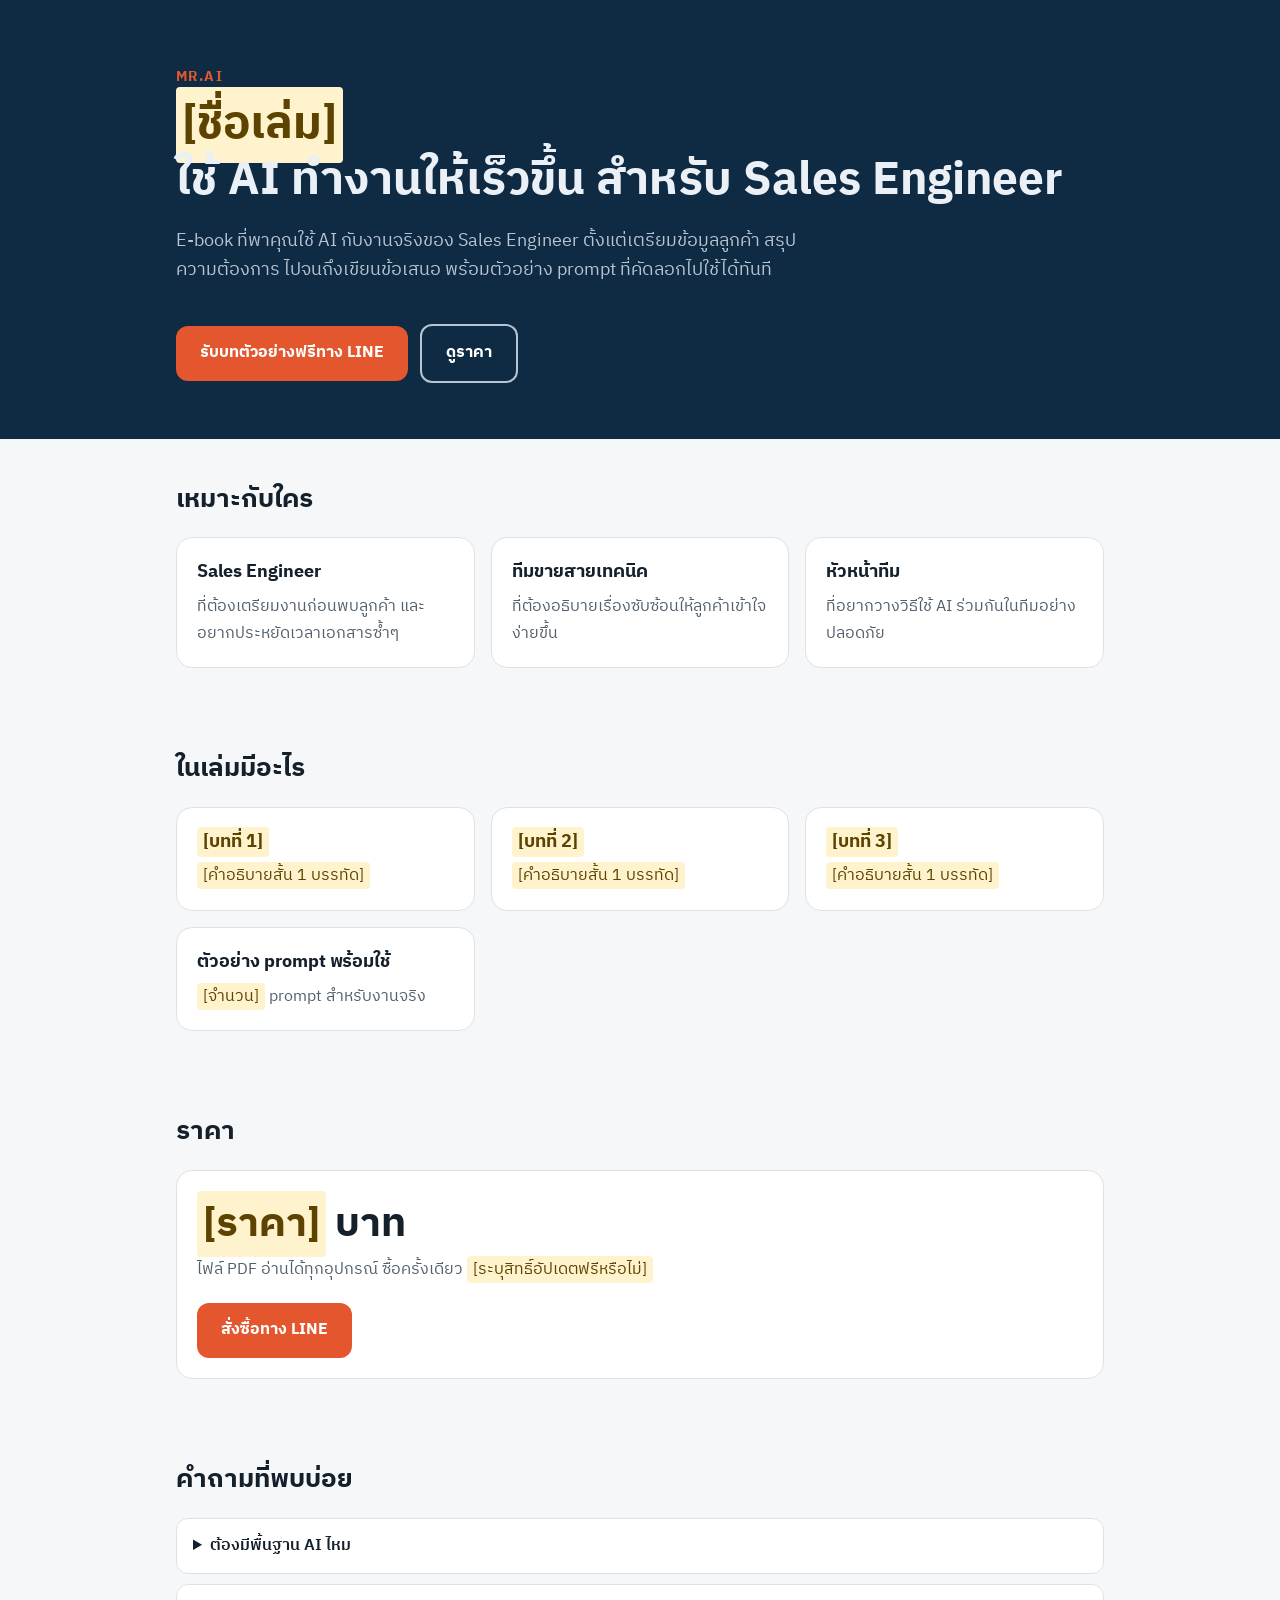
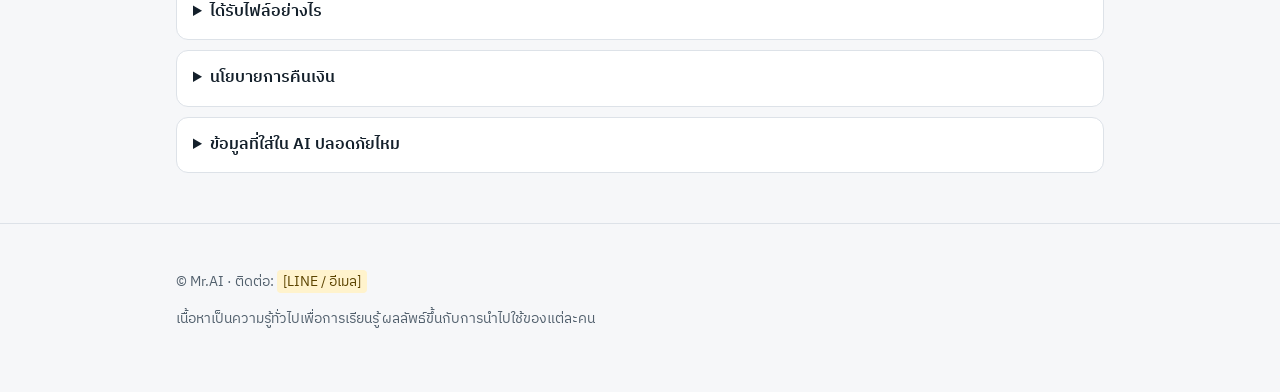
==== mrai-site/index.html @ ac9f4abf "Add Mr.AI e-book landing page draft with placeholders Co-Authored-By: Claude Sonnet 5.5 <noreply@ant" ====
<!DOCTYPE html>
<html lang="th">
<head>
<meta charset="UTF-8">
<meta name="viewport" content="width=device-width,initial-scale=1">
<!-- ลบบรรทัด noindex นี้ เมื่อเติมข้อมูลจริงครบแล้ว -->
<meta name="robots" content="noindex">
<title>Mr.AI | E-book สำหรับ Sales Engineer ใช้ AI ทำงาน</title>
<meta name="description" content="E-book สอน Sales Engineer ใช้ AI ทำงานจริง พร้อมตัวอย่าง prompt ที่ลงมือทำได้ทันที">
<link rel="preconnect" href="https://fonts.googleapis.com">
<link href="https://fonts.googleapis.com/css2?family=IBM+Plex+Sans+Thai:wght@400;600;700&display=swap" rel="stylesheet">
<style>
:root{--bg:#F6F7F9;--card:#fff;--ink:#14202B;--mut:#52606D;--acc:#E4572E;--navy:#0F2A43;--line:#DDE2E8}
@media(prefers-color-scheme:dark){:root{--bg:#0B141D;--card:#12202D;--ink:#EAF0F5;--mut:#9FB0BF;--acc:#FF7A52;--navy:#0B141D;--line:#233646}}
*{box-sizing:border-box}
body{margin:0;background:var(--bg);color:var(--ink);font-family:"IBM Plex Sans Thai",system-ui,sans-serif;line-height:1.65}
.wrap{max-width:960px;margin:0 auto;padding:0 16px}
header.hero{background:var(--navy);color:#EAF0F5;padding:64px 0 56px}
header.hero h1{font-size:clamp(28px,6vw,46px);line-height:1.2;margin:8px 0 12px}
.tag{display:inline-block;font-weight:700;letter-spacing:.1em;color:var(--acc);font-size:14px}
.sub{max-width:640px;color:#B7C5D2;font-size:18px}
.btn{display:inline-block;margin-top:20px;background:var(--acc);color:#fff;padding:14px 24px;border-radius:12px;font-weight:700;text-decoration:none}
.btn.ghost{background:transparent;border:2px solid #B7C5D2;margin-left:8px}
section{padding:40px 0}
h2{font-size:26px;margin:0 0 16px}
.grid{display:grid;gap:16px;grid-template-columns:repeat(auto-fit,minmax(240px,1fr))}
.card{background:var(--card);border:1px solid var(--line);border-radius:16px;padding:20px}
.card h3{margin:0 0 6px;font-size:18px}
.card p{margin:0;color:var(--mut)}
.price{font-size:40px;font-weight:700}
details{background:var(--card);border:1px solid var(--line);border-radius:12px;padding:14px 16px;margin-bottom:10px}
summary{cursor:pointer;font-weight:600}
footer{padding:32px 0 48px;color:var(--mut);font-size:14px;border-top:1px solid var(--line)}
.ph{background:#FFF3CD;color:#5c4400;padding:0 6px;border-radius:4px}
</style>
</head>
<body>
<header class="hero"><div class="wrap">
  <span class="tag">MR.AI</span>
  <h1><span class="ph">[ชื่อเล่ม]</span><br>ใช้ AI ทำงานให้เร็วขึ้น สำหรับ Sales Engineer</h1>
  <p class="sub">E-book ที่พาคุณใช้ AI กับงานจริงของ Sales Engineer ตั้งแต่เตรียมข้อมูลลูกค้า สรุปความต้องการ ไปจนถึงเขียนข้อเสนอ พร้อมตัวอย่าง prompt ที่คัดลอกไปใช้ได้ทันที</p>
  <a class="btn" href="LINE_URL">รับบทตัวอย่างฟรีทาง LINE</a>
  <a class="btn ghost" href="#buy">ดูราคา</a>
</div></header>

<main class="wrap">
<section>
  <h2>เหมาะกับใคร</h2>
  <div class="grid">
    <div class="card"><h3>Sales Engineer</h3><p>ที่ต้องเตรียมงานก่อนพบลูกค้า และอยากประหยัดเวลาเอกสารซ้ำๆ</p></div>
    <div class="card"><h3>ทีมขายสายเทคนิค</h3><p>ที่ต้องอธิบายเรื่องซับซ้อนให้ลูกค้าเข้าใจง่ายขึ้น</p></div>
    <div class="card"><h3>หัวหน้าทีม</h3><p>ที่อยากวางวิธีใช้ AI ร่วมกันในทีมอย่างปลอดภัย</p></div>
  </div>
</section>

<section>
  <h2>ในเล่มมีอะไร</h2>
  <div class="grid">
    <div class="card"><h3><span class="ph">[บทที่ 1]</span></h3><p><span class="ph">[คำอธิบายสั้น 1 บรรทัด]</span></p></div>
    <div class="card"><h3><span class="ph">[บทที่ 2]</span></h3><p><span class="ph">[คำอธิบายสั้น 1 บรรทัด]</span></p></div>
    <div class="card"><h3><span class="ph">[บทที่ 3]</span></h3><p><span class="ph">[คำอธิบายสั้น 1 บรรทัด]</span></p></div>
    <div class="card"><h3>ตัวอย่าง prompt พร้อมใช้</h3><p><span class="ph">[จำนวน]</span> prompt สำหรับงานจริง</p></div>
  </div>
</section>

<section id="buy">
  <h2>ราคา</h2>
  <div class="card"><div class="price"><span class="ph">[ราคา]</span> บาท</div>
  <p>ไฟล์ PDF อ่านได้ทุกอุปกรณ์ ซื้อครั้งเดียว <span class="ph">[ระบุสิทธิ์อัปเดตฟรีหรือไม่]</span></p>
  <a class="btn" href="LINE_URL">สั่งซื้อทาง LINE</a></div>
</section>

<section>
  <h2>คำถามที่พบบ่อย</h2>
  <details><summary>ต้องมีพื้นฐาน AI ไหม</summary><p>ไม่ต้อง เล่มนี้เริ่มจากขั้นพื้นฐานและมีตัวอย่างให้ทำตามได้ทันที</p></details>
  <details><summary>ได้รับไฟล์อย่างไร</summary><p>ส่งไฟล์ PDF ให้ทาง LINE หลังตรวจสอบการชำระเงิน <span class="ph">[ระบุเวลาที่ส่ง]</span></p></details>
  <details><summary>นโยบายการคืนเงิน</summary><p><span class="ph">[เขียนเงื่อนไขชัดเจน เช่น สินค้าดิจิทัลที่ส่งมอบแล้วไม่รับคืน ยกเว้นไฟล์เปิดไม่ได้]</span></p></details>
  <details><summary>ข้อมูลที่ใส่ใน AI ปลอดภัยไหม</summary><p>ในเล่มมีแนวทางเลือกข้อมูลที่ไม่ควรใส่ลง AI สาธารณะ และวิธีปกปิดข้อมูลลูกค้าก่อนใช้งาน</p></details>
</section>
</main>

<footer><div class="wrap">
  <p>© Mr.AI · ติดต่อ: <span class="ph">[LINE / อีเมล]</span></p>
  <p>เนื้อหาเป็นความรู้ทั่วไปเพื่อการเรียนรู้ ผลลัพธ์ขึ้นกับการนำไปใช้ของแต่ละคน</p>
</div></footer>
</body>
</html>
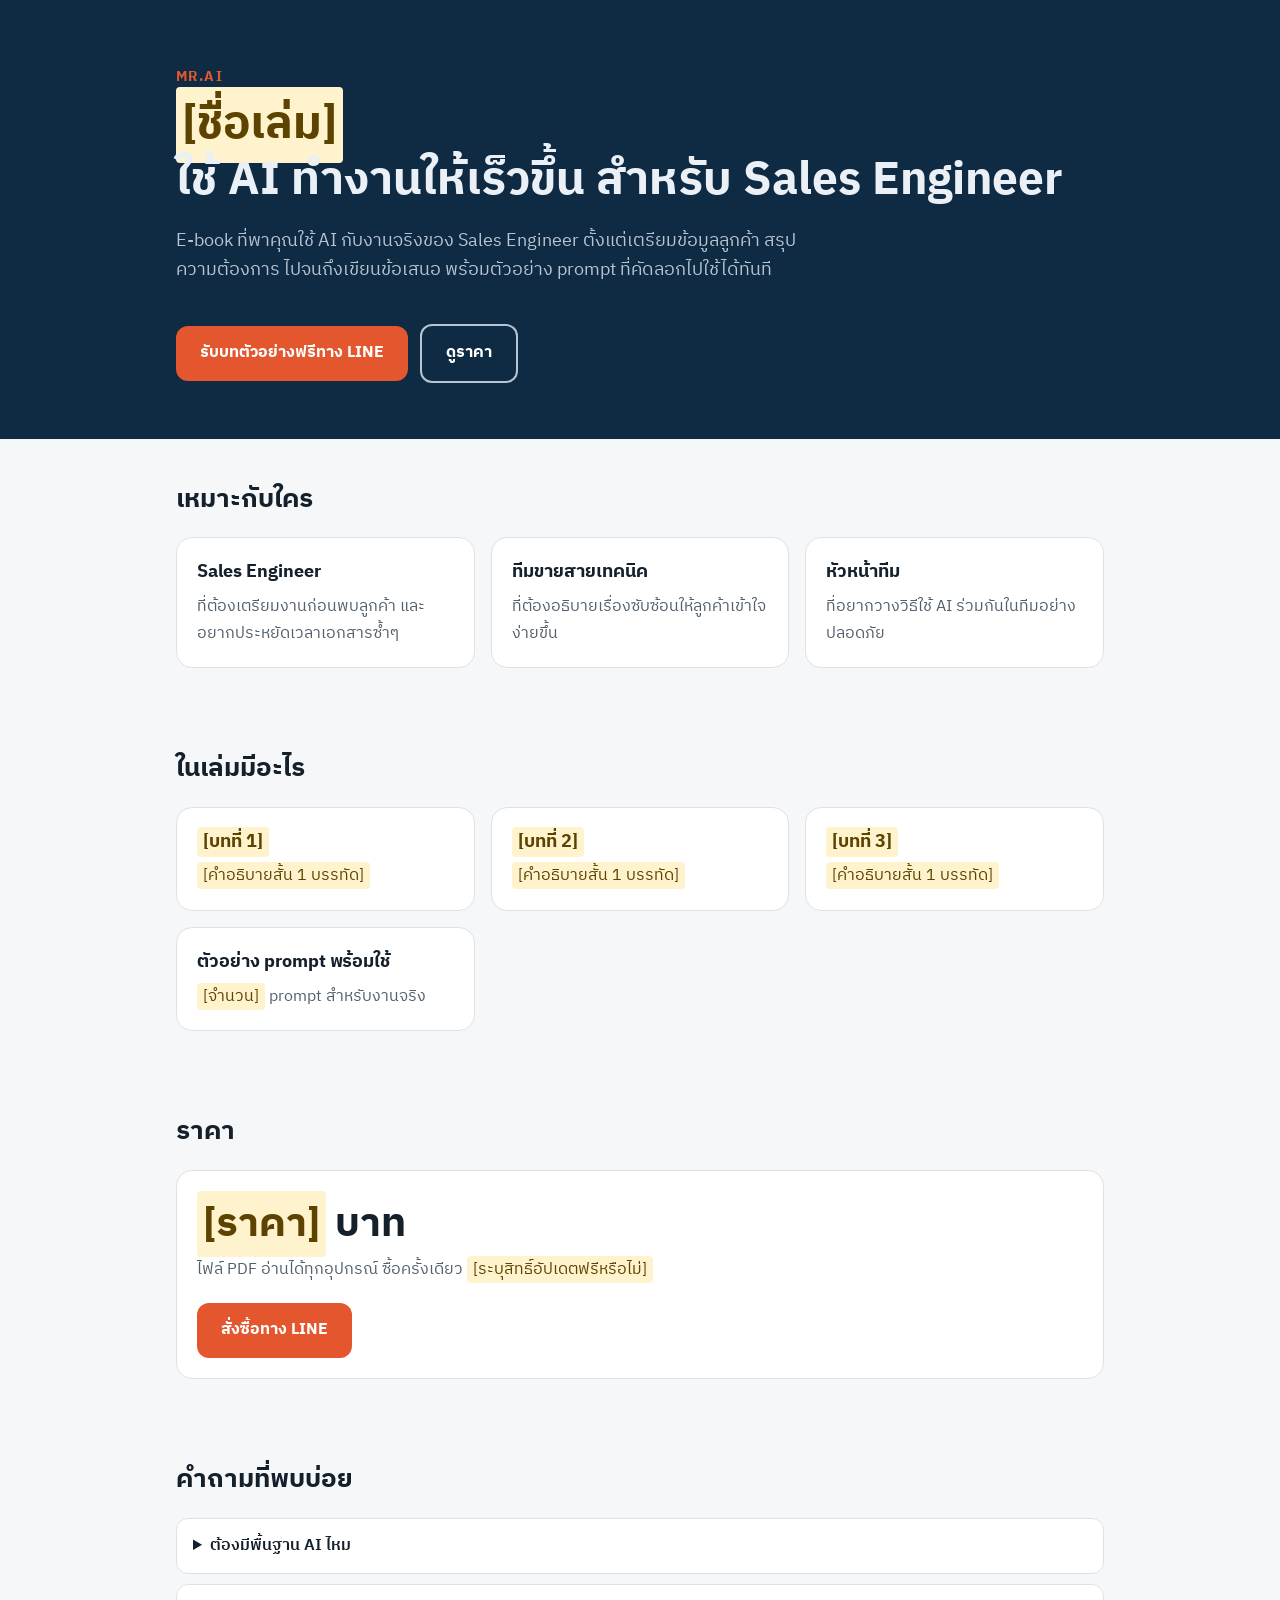
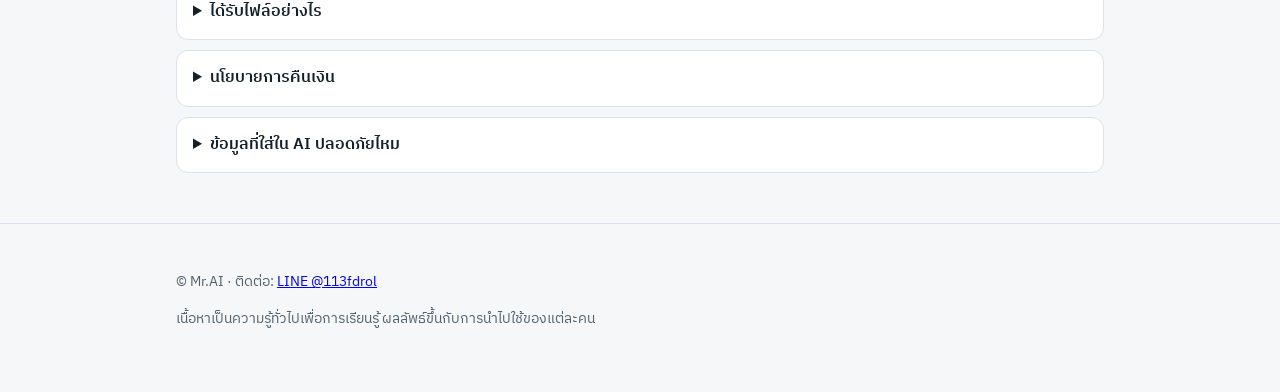
==== commit f92468c3: "Set LINE OA contact on site footer, privacy page and Mr.AI page Co-Authored-By: Claude Sonnet 5.5 <n" ====
--- a/mrai-site/index.html
+++ b/mrai-site/index.html
@@ -39,7 +39,7 @@
   <span class="tag">MR.AI</span>
   <h1><span class="ph">[ชื่อเล่ม]</span><br>ใช้ AI ทำงานให้เร็วขึ้น สำหรับ Sales Engineer</h1>
   <p class="sub">E-book ที่พาคุณใช้ AI กับงานจริงของ Sales Engineer ตั้งแต่เตรียมข้อมูลลูกค้า สรุปความต้องการ ไปจนถึงเขียนข้อเสนอ พร้อมตัวอย่าง prompt ที่คัดลอกไปใช้ได้ทันที</p>
-  <a class="btn" href="LINE_URL">รับบทตัวอย่างฟรีทาง LINE</a>
+  <a class="btn" href="https://line.me/R/ti/p/@113fdrol">รับบทตัวอย่างฟรีทาง LINE</a>
   <a class="btn ghost" href="#buy">ดูราคา</a>
 </div></header>
 
@@ -67,7 +67,7 @@
   <h2>ราคา</h2>
   <div class="card"><div class="price"><span class="ph">[ราคา]</span> บาท</div>
   <p>ไฟล์ PDF อ่านได้ทุกอุปกรณ์ ซื้อครั้งเดียว <span class="ph">[ระบุสิทธิ์อัปเดตฟรีหรือไม่]</span></p>
-  <a class="btn" href="LINE_URL">สั่งซื้อทาง LINE</a></div>
+  <a class="btn" href="https://line.me/R/ti/p/@113fdrol">สั่งซื้อทาง LINE</a></div>
 </section>
 
 <section>
@@ -80,7 +80,7 @@
 </main>
 
 <footer><div class="wrap">
-  <p>© Mr.AI · ติดต่อ: <span class="ph">[LINE / อีเมล]</span></p>
+  <p>© Mr.AI · ติดต่อ: <a href="https://line.me/R/ti/p/@113fdrol">LINE @113fdrol</a></p>
   <p>เนื้อหาเป็นความรู้ทั่วไปเพื่อการเรียนรู้ ผลลัพธ์ขึ้นกับการนำไปใช้ของแต่ละคน</p>
 </div></footer>
 </body>
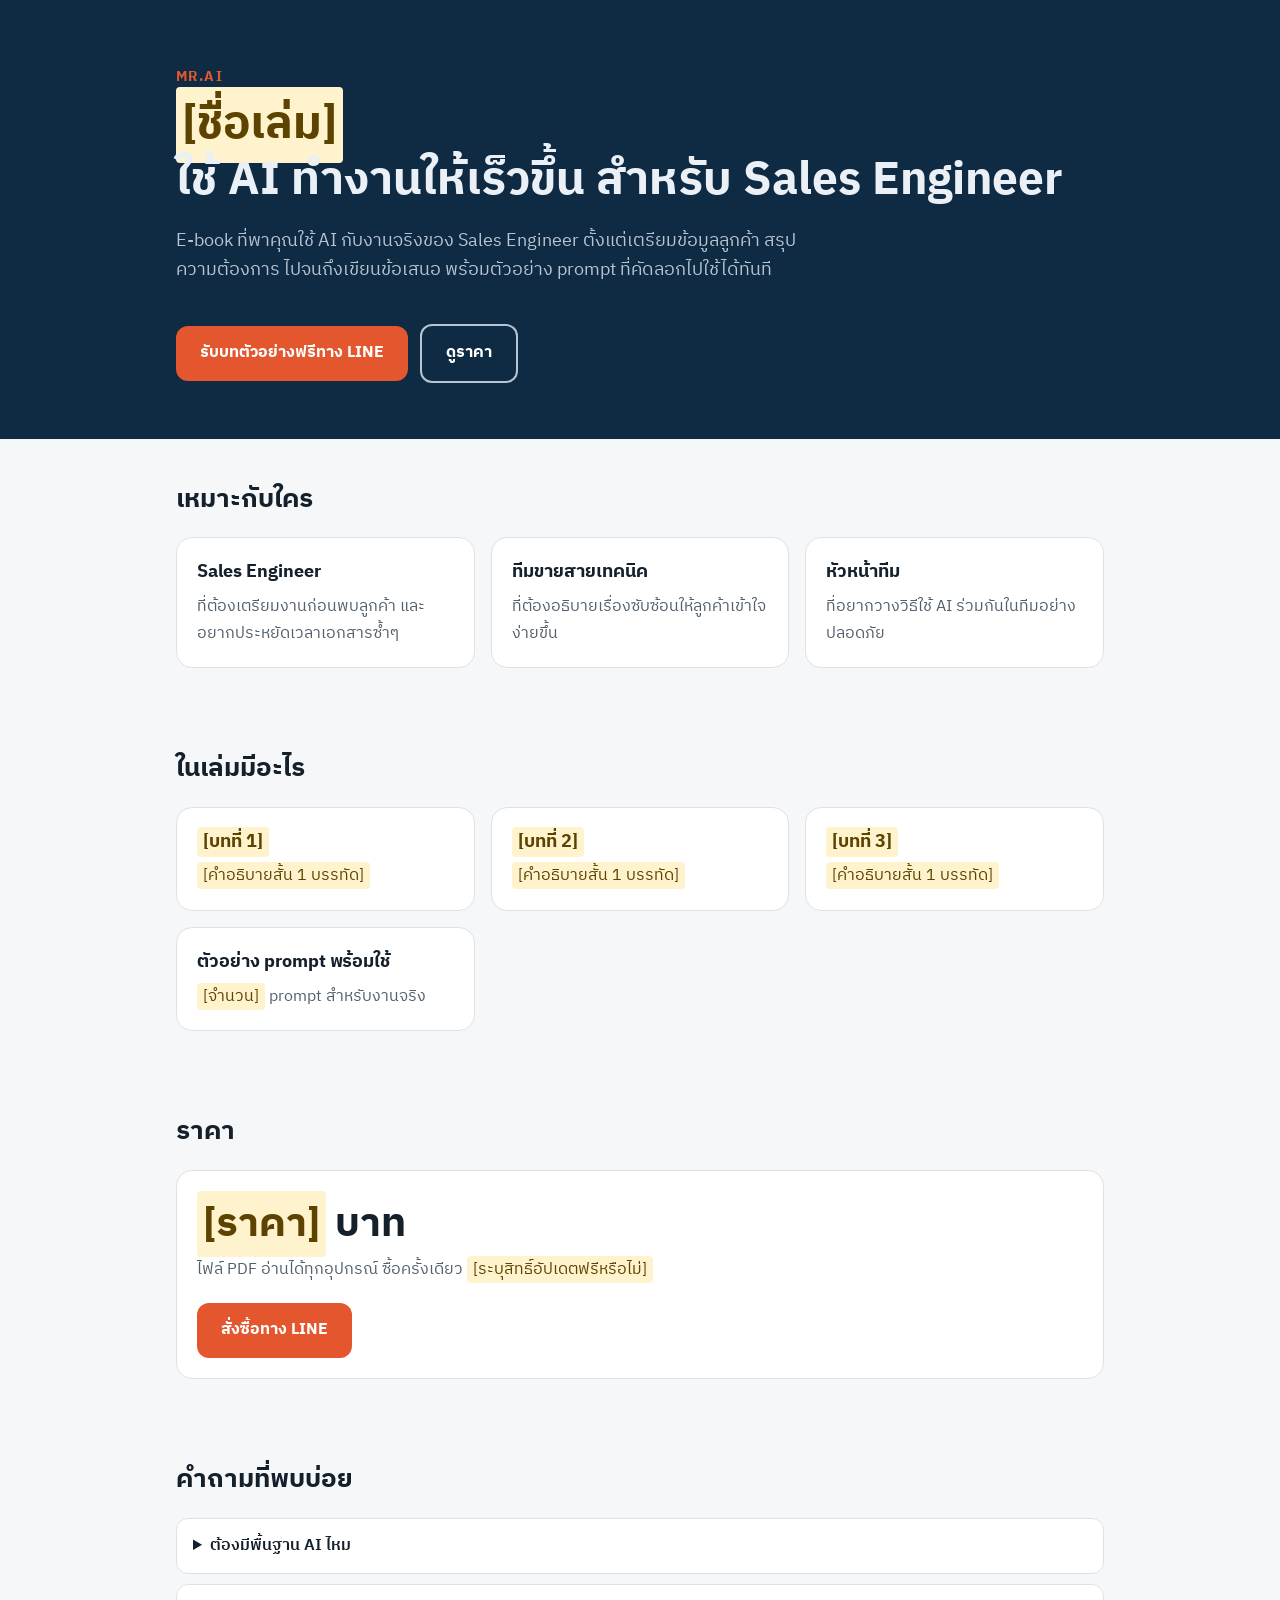
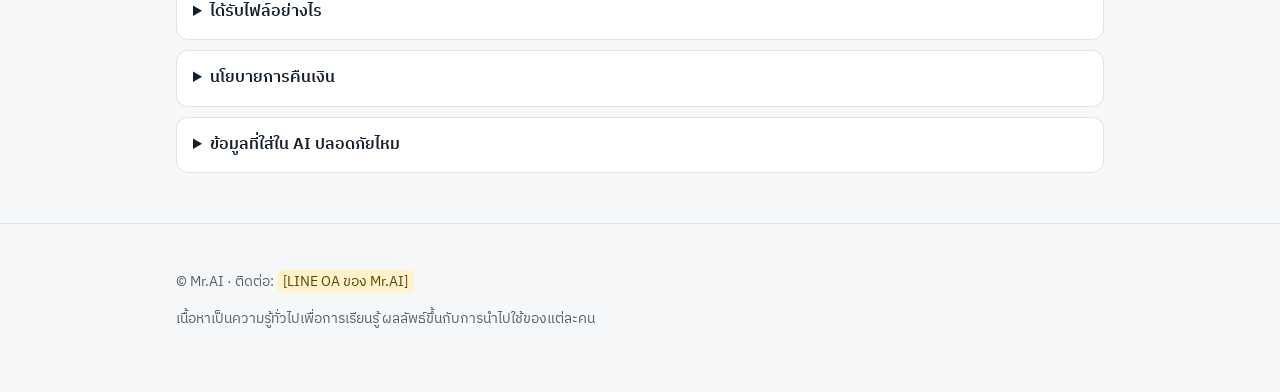
==== commit 96b068c2: "Mr.AI page: use its own LINE OA placeholder instead of the fortune site LINE Co-Authored-By: Claude " ====
--- a/mrai-site/index.html
+++ b/mrai-site/index.html
@@ -39,7 +39,7 @@
   <span class="tag">MR.AI</span>
   <h1><span class="ph">[ชื่อเล่ม]</span><br>ใช้ AI ทำงานให้เร็วขึ้น สำหรับ Sales Engineer</h1>
   <p class="sub">E-book ที่พาคุณใช้ AI กับงานจริงของ Sales Engineer ตั้งแต่เตรียมข้อมูลลูกค้า สรุปความต้องการ ไปจนถึงเขียนข้อเสนอ พร้อมตัวอย่าง prompt ที่คัดลอกไปใช้ได้ทันที</p>
-  <a class="btn" href="https://line.me/R/ti/p/@113fdrol">รับบทตัวอย่างฟรีทาง LINE</a>
+  <a class="btn" href="LINE_URL">รับบทตัวอย่างฟรีทาง LINE</a>
   <a class="btn ghost" href="#buy">ดูราคา</a>
 </div></header>
 
@@ -67,7 +67,7 @@
   <h2>ราคา</h2>
   <div class="card"><div class="price"><span class="ph">[ราคา]</span> บาท</div>
   <p>ไฟล์ PDF อ่านได้ทุกอุปกรณ์ ซื้อครั้งเดียว <span class="ph">[ระบุสิทธิ์อัปเดตฟรีหรือไม่]</span></p>
-  <a class="btn" href="https://line.me/R/ti/p/@113fdrol">สั่งซื้อทาง LINE</a></div>
+  <a class="btn" href="LINE_URL">สั่งซื้อทาง LINE</a></div>
 </section>
 
 <section>
@@ -80,7 +80,7 @@
 </main>
 
 <footer><div class="wrap">
-  <p>© Mr.AI · ติดต่อ: <a href="https://line.me/R/ti/p/@113fdrol">LINE @113fdrol</a></p>
+  <p>© Mr.AI · ติดต่อ: <span class="ph">[LINE OA ของ Mr.AI]</span></p>
   <p>เนื้อหาเป็นความรู้ทั่วไปเพื่อการเรียนรู้ ผลลัพธ์ขึ้นกับการนำไปใช้ของแต่ละคน</p>
 </div></footer>
 </body>
